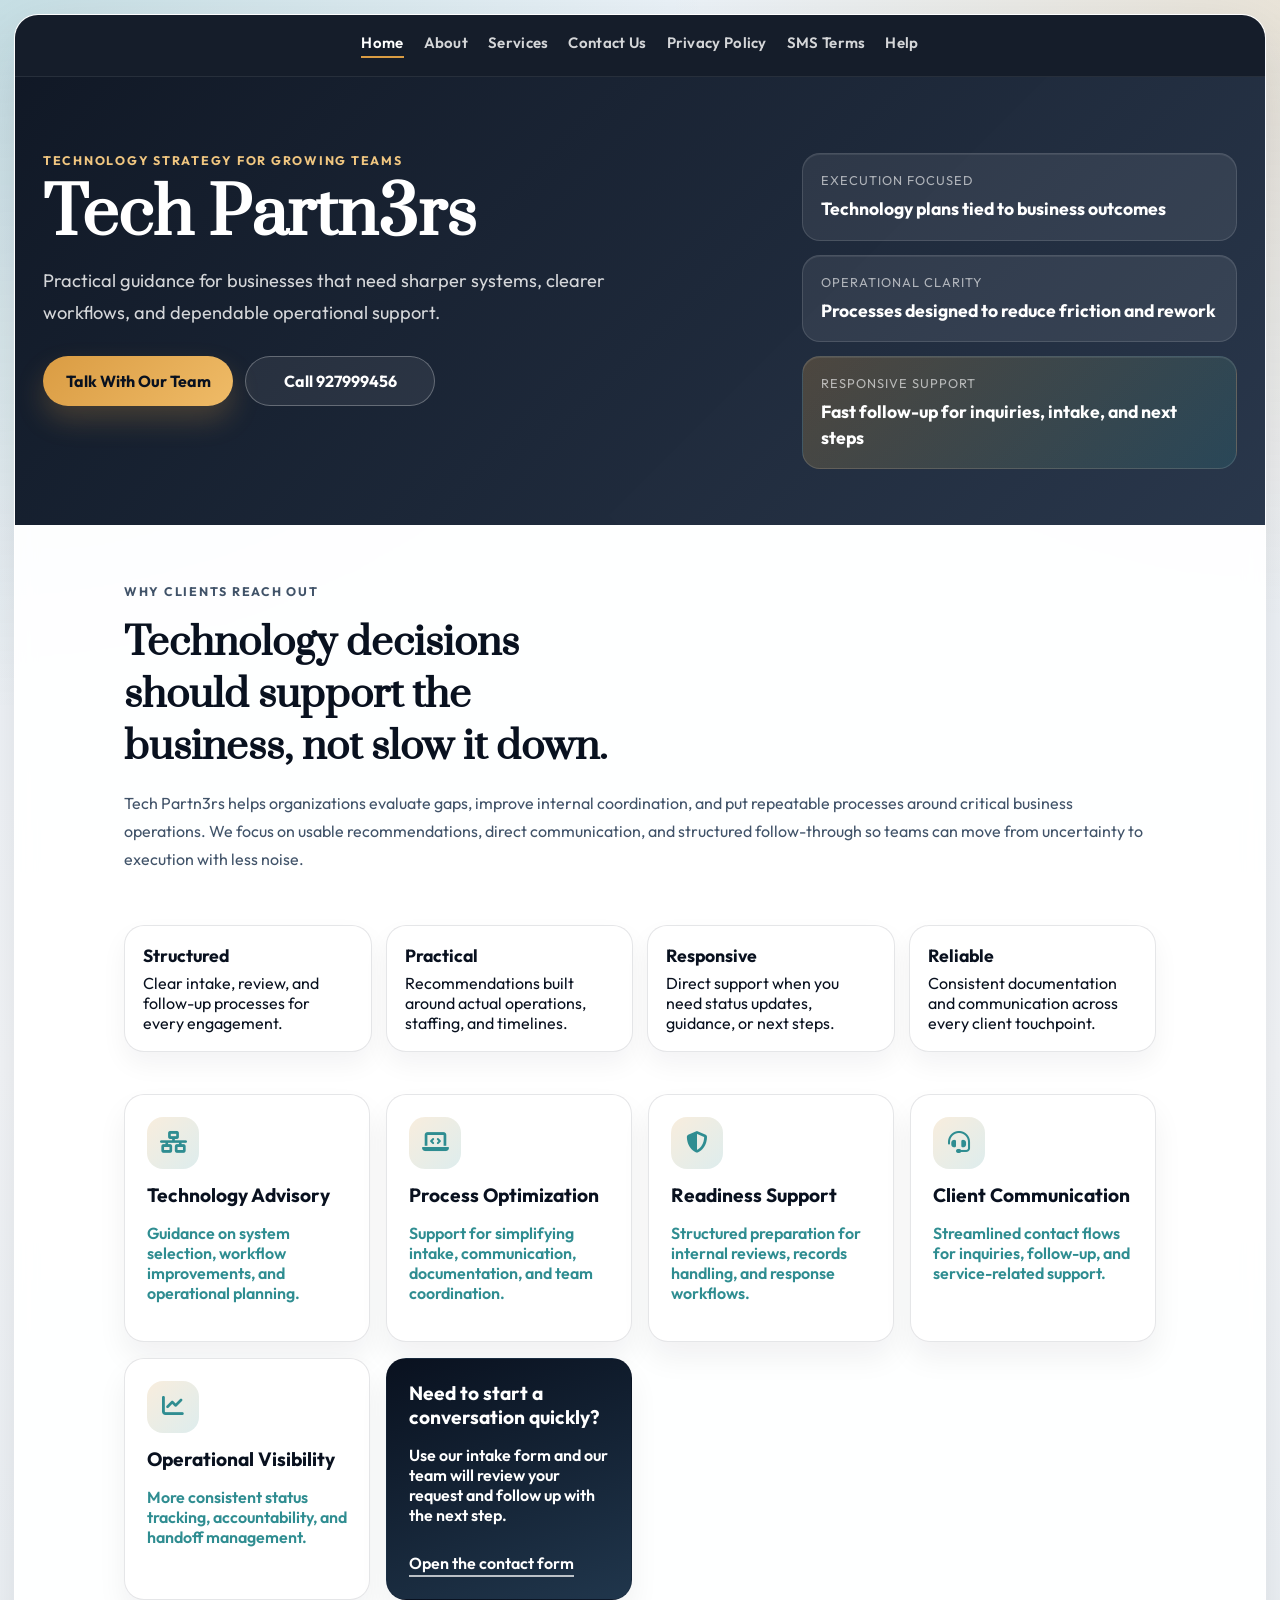
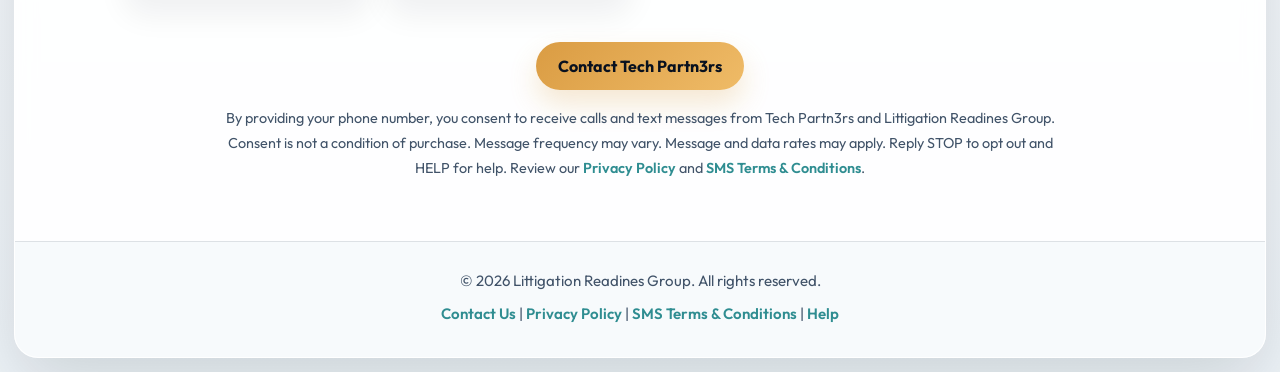
==== index.html @ 29b22ddc "Add files via upload" ====
<!DOCTYPE html>
<html lang="en">
<head>
  <meta charset="UTF-8" />
  <meta name="viewport" content="width=device-width, initial-scale=1.0" />
  <title>Tech Partn3rs | Technology Advisory & Operational Support</title>
  <meta name="description" content="Tech Partn3rs helps businesses strengthen operations, streamline technology decisions, and improve readiness with practical advisory support." />
  <link rel="preconnect" href="https://fonts.googleapis.com">
  <link rel="preconnect" href="https://fonts.gstatic.com" crossorigin>
  <link rel="stylesheet" href="https://cdnjs.cloudflare.com/ajax/libs/font-awesome/6.4.0/css/all.min.css">
  <link rel="stylesheet" href="styles.css">
</head>
<body>
  <div class="page-wrapper">
    <nav>
      <a href="index.html" class="active">Home</a>
      <a href="#about">About</a>
      <a href="#services">Services</a>
      <a href="contact-us.html">Contact Us</a>
      <a href="privacy-policy.html">Privacy Policy</a>
      <a href="sms-terms.html">SMS Terms</a>
      <a href="help.html">Help</a>
    </nav>

    <main>
      <section class="hero">
        <div class="hero-copy">
          <p class="eyebrow">Technology Strategy For Growing Teams</p>
          <h1>Tech Partn3rs</h1>
          <p class="hero-text">Practical guidance for businesses that need sharper systems, clearer workflows, and dependable operational support.</p>
          <div class="hero-actions">
            <a class="primary-btn" href="contact-us.html">Talk With Our Team</a>
            <a class="secondary-btn" href="tel:927999456">Call 927999456</a>
          </div>
        </div>
        <div class="hero-panel" aria-label="Company highlights">
          <div class="panel-card">
            <span>Execution focused</span>
            <strong>Technology plans tied to business outcomes</strong>
          </div>
          <div class="panel-card">
            <span>Operational clarity</span>
            <strong>Processes designed to reduce friction and rework</strong>
          </div>
          <div class="panel-card accent">
            <span>Responsive support</span>
            <strong>Fast follow-up for inquiries, intake, and next steps</strong>
          </div>
        </div>
      </section>

      <section id="about" class="story-section">
        <div>
          <p class="section-kicker">Why clients reach out</p>
          <h2>Technology decisions should support the business, not slow it down.</h2>
        </div>
        <p>
          Tech Partn3rs helps organizations evaluate gaps, improve internal coordination, and put repeatable processes around
          critical business operations. We focus on usable recommendations, direct communication, and structured follow-through
          so teams can move from uncertainty to execution with less noise.
        </p>
      </section>

      <section class="metrics-strip" aria-label="Company values">
        <article>
          <strong>Structured</strong>
          <span>Clear intake, review, and follow-up processes for every engagement.</span>
        </article>
        <article>
          <strong>Practical</strong>
          <span>Recommendations built around actual operations, staffing, and timelines.</span>
        </article>
        <article>
          <strong>Responsive</strong>
          <span>Direct support when you need status updates, guidance, or next steps.</span>
        </article>
        <article>
          <strong>Reliable</strong>
          <span>Consistent documentation and communication across every client touchpoint.</span>
        </article>
      </section>

      <section id="services" class="services-section">
        <article class="service-card">
          <div class="icon-wrapper"><i class="fas fa-network-wired"></i></div>
          <h3>Technology Advisory</h3>
          <p>Guidance on system selection, workflow improvements, and operational planning.</p>
        </article>
        <article class="service-card">
          <div class="icon-wrapper"><i class="fas fa-laptop-code"></i></div>
          <h3>Process Optimization</h3>
          <p>Support for simplifying intake, communication, documentation, and team coordination.</p>
        </article>
        <article class="service-card">
          <div class="icon-wrapper"><i class="fas fa-shield-halved"></i></div>
          <h3>Readiness Support</h3>
          <p>Structured preparation for internal reviews, records handling, and response workflows.</p>
        </article>
        <article class="service-card">
          <div class="icon-wrapper"><i class="fas fa-headset"></i></div>
          <h3>Client Communication</h3>
          <p>Streamlined contact flows for inquiries, follow-up, and service-related support.</p>
        </article>
        <article class="service-card">
          <div class="icon-wrapper"><i class="fas fa-chart-line"></i></div>
          <h3>Operational Visibility</h3>
          <p>More consistent status tracking, accountability, and handoff management.</p>
        </article>
        <article class="service-card feature-card">
          <h3>Need to start a conversation quickly?</h3>
          <p>Use our intake form and our team will review your request and follow up with the next step.</p>
          <a href="contact-us.html">Open the contact form</a>
        </article>
      </section>

      <section class="cta-band">
        <a class="primary-btn" href="contact-us.html">Contact Tech Partn3rs</a>
        <p class="quote-note">
          By providing your phone number, you consent to receive calls and text messages from Tech Partn3rs and
          Littigation Readines Group. Consent is not a condition of purchase. Message frequency may vary.
          Message and data rates may apply. Reply STOP to opt out and HELP for help. Review our
          <a href="privacy-policy.html">Privacy Policy</a> and
          <a href="sms-terms.html">SMS Terms &amp; Conditions</a>.
        </p>
      </section>
    </main>

    <footer>
      <p>© <span id="year"></span> Littigation Readines Group. All rights reserved.</p>
      <p>
        <a href="contact-us.html">Contact Us</a> |
        <a href="privacy-policy.html">Privacy Policy</a> |
        <a href="sms-terms.html">SMS Terms &amp; Conditions</a> |
        <a href="help.html">Help</a>
      </p>
    </footer>
  </div>

  <script>
    document.getElementById('year').textContent = new Date().getFullYear();
  </script>
</body>
</html>
---- styles.css ----
@import url('https://fonts.googleapis.com/css2?family=Outfit:wght@400;500;600;700;800&family=Prata&display=swap');

:root {
  --midnight: #09111f;
  --ink: #17263c;
  --slate: #415369;
  --mist: #e9eff6;
  --cloud: #f6f9fc;
  --white: #ffffff;
  --amber: #da9c43;
  --teal: #2f8d91;
  --line: rgba(9, 17, 31, 0.1);
  --shadow: 0 26px 70px rgba(9, 17, 31, 0.14);
}

* {
  box-sizing: border-box;
}

html,
body {
  margin: 0;
  padding: 0;
  min-height: 100%;
  background:
    radial-gradient(circle at top left, rgba(47, 141, 145, 0.2), transparent 30%),
    radial-gradient(circle at right top, rgba(218, 156, 67, 0.18), transparent 26%),
    linear-gradient(180deg, #edf4fa 0%, #f9fbfd 54%, #eef4f8 100%);
  color: var(--midnight);
  font-family: 'Outfit', 'Segoe UI', sans-serif;
}

.page-wrapper {
  min-height: 100vh;
  margin: 14px;
  background: rgba(255, 255, 255, 0.9);
  backdrop-filter: blur(10px);
  border: 1px solid rgba(255, 255, 255, 0.65);
  border-radius: 24px;
  overflow: hidden;
  box-shadow: var(--shadow);
}

nav {
  display: flex;
  flex-wrap: wrap;
  justify-content: center;
  gap: 14px 20px;
  padding: 18px 24px;
  background: rgba(9, 17, 31, 0.95);
  border-bottom: 1px solid rgba(255, 255, 255, 0.08);
}

nav a {
  color: rgba(255, 255, 255, 0.82);
  text-decoration: none;
  font-size: 0.94rem;
  font-weight: 600;
  letter-spacing: 0.02em;
  padding-bottom: 4px;
  border-bottom: 2px solid transparent;
  transition: color 0.2s ease, border-color 0.2s ease;
}

nav a:hover,
nav a.active {
  color: var(--white);
  border-bottom-color: var(--amber);
}

.hero {
  display: grid;
  grid-template-columns: minmax(0, 1.35fr) minmax(280px, 0.8fr);
  gap: 24px;
  padding: 76px 28px 56px;
  background:
    linear-gradient(135deg, rgba(9, 17, 31, 0.97), rgba(23, 38, 60, 0.92)),
    linear-gradient(45deg, rgba(47, 141, 145, 0.18), transparent 40%);
  color: var(--white);
}

.hero-copy {
  max-width: 760px;
}

.eyebrow,
.section-kicker {
  margin: 0 0 14px;
  text-transform: uppercase;
  letter-spacing: 0.14em;
  font-size: 0.78rem;
  font-weight: 700;
  color: #f0c680;
}

.hero h1,
.quote-header h1,
.story-section h1,
.story-section h2 {
  margin: 0;
  font-family: 'Prata', Georgia, serif;
}

.hero h1 {
  font-size: clamp(2.6rem, 5vw, 4.4rem);
  line-height: 1.02;
  max-width: 10ch;
}

.hero-text {
  margin: 18px 0 0;
  max-width: 39rem;
  line-height: 1.72;
  color: rgba(255, 255, 255, 0.82);
  font-size: clamp(1rem, 2vw, 1.14rem);
}

.hero-actions {
  display: flex;
  flex-wrap: wrap;
  gap: 12px;
  margin-top: 28px;
}

.primary-btn,
.secondary-btn {
  display: inline-flex;
  align-items: center;
  justify-content: center;
  min-width: 190px;
  padding: 14px 22px;
  border-radius: 999px;
  text-decoration: none;
  font-weight: 700;
  transition: transform 0.2s ease, box-shadow 0.2s ease, background 0.2s ease;
}

.primary-btn {
  background: linear-gradient(135deg, var(--amber), #efbb67);
  color: var(--midnight);
  box-shadow: 0 14px 28px rgba(218, 156, 67, 0.24);
}

.secondary-btn {
  color: var(--white);
  border: 1px solid rgba(255, 255, 255, 0.28);
  background: rgba(255, 255, 255, 0.07);
}

.primary-btn:hover,
.secondary-btn:hover,
.service-card:hover,
.panel-card:hover {
  transform: translateY(-2px);
}

.hero-panel {
  display: grid;
  gap: 14px;
  align-self: end;
}

.panel-card {
  padding: 18px;
  border-radius: 18px;
  background: rgba(255, 255, 255, 0.08);
  border: 1px solid rgba(255, 255, 255, 0.12);
  box-shadow: inset 0 1px 0 rgba(255, 255, 255, 0.08);
}

.panel-card span {
  display: block;
  font-size: 0.8rem;
  letter-spacing: 0.08em;
  text-transform: uppercase;
  color: rgba(255, 255, 255, 0.62);
}

.panel-card strong {
  display: block;
  margin-top: 8px;
  font-size: 1.1rem;
  line-height: 1.45;
}

.panel-card.accent {
  background: linear-gradient(135deg, rgba(218, 156, 67, 0.24), rgba(47, 141, 145, 0.2));
}

.story-section {
  max-width: 1080px;
  margin: 0 auto;
  padding: 56px 24px 28px;
}

.story-section h2 {
  margin-top: 8px;
  font-size: clamp(1.8rem, 3vw, 2.7rem);
  max-width: 18ch;
}

.story-section p,
.story-section li,
.quote-subtext,
.quote-help,
.quote-note,
.compliance-note,
footer {
  color: var(--slate);
  line-height: 1.75;
}

.metrics-strip {
  max-width: 1080px;
  margin: 0 auto;
  padding: 8px 24px 24px;
  display: grid;
  grid-template-columns: repeat(auto-fit, minmax(200px, 1fr));
  gap: 14px;
}

.metrics-strip article,
.service-card,
.form-embed,
.quote-header {
  border: 1px solid var(--line);
  border-radius: 20px;
  background: var(--white);
}

.metrics-strip article {
  padding: 18px;
  box-shadow: 0 12px 26px rgba(9, 17, 31, 0.05);
}

.metrics-strip strong {
  display: block;
  margin-bottom: 6px;
  color: var(--midnight);
  font-size: 1.1rem;
}

.services-section {
  max-width: 1080px;
  margin: 0 auto;
  padding: 18px 24px 34px;
  display: grid;
  grid-template-columns: repeat(auto-fit, minmax(240px, 1fr));
  gap: 16px;
}

.service-card {
  padding: 22px;
  box-shadow: 0 16px 30px rgba(9, 17, 31, 0.06);
  transition: transform 0.2s ease, box-shadow 0.2s ease;
}

.service-card:hover,
.feature-card:hover {
  box-shadow: 0 22px 40px rgba(9, 17, 31, 0.1);
}

.icon-wrapper {
  width: 52px;
  height: 52px;
  display: inline-flex;
  align-items: center;
  justify-content: center;
  border-radius: 16px;
  margin-bottom: 14px;
  background: linear-gradient(135deg, rgba(218, 156, 67, 0.18), rgba(47, 141, 145, 0.16));
  color: var(--teal);
  font-size: 1.35rem;
}

.service-card h3 {
  margin: 0 0 8px;
  font-size: 1.2rem;
}

.service-card p,
.feature-card a,
.quote-note a,
.quote-help a,
.story-section a,
footer a,
.legal-actions a {
  color: var(--teal);
  text-decoration: none;
  font-weight: 600;
}

.feature-card {
  background: linear-gradient(160deg, var(--midnight), #20364c);
  color: var(--white);
}

.feature-card h3,
.feature-card p,
.feature-card a {
  color: var(--white);
}

.feature-card a {
  display: inline-block;
  margin-top: 12px;
  padding-bottom: 2px;
  border-bottom: 2px solid rgba(255, 255, 255, 0.7);
}

.cta-band {
  max-width: 880px;
  margin: 0 auto;
  padding: 8px 24px 60px;
  text-align: center;
}

.quote-note {
  margin: 16px auto 0;
  font-size: 0.9rem;
}

.quote-header {
  max-width: 980px;
  margin: 36px auto 0;
  padding: 34px 24px;
  text-align: center;
}

.quote-header h1 {
  font-size: clamp(2rem, 4vw, 3rem);
}

.quote-header p {
  margin: 12px auto 0;
  max-width: 42rem;
  color: var(--slate);
}

.quote-embed-section {
  max-width: 980px;
  margin: 0 auto;
  padding: 24px 24px 60px;
  text-align: center;
}

.form-embed {
  width: 100%;
  overflow: hidden;
}

.form-embed.centered {
  margin: 0 auto;
}

.form-embed iframe {
  display: block;
  width: 100%;
  min-width: 100%;
  height: 1180px;
  border: 0;
  background: var(--white);
}

.quote-help {
  margin: 18px 0 0;
}

.compliance-note {
  margin-top: 12px;
  font-size: 0.82rem;
}

.legal-page {
  padding-top: 42px;
  padding-bottom: 54px;
}

.legal-page h1 {
  margin-bottom: 10px;
  font-size: clamp(2rem, 4vw, 3rem);
}

.legal-page h2 {
  margin-top: 30px;
  font-size: 1.4rem;
}

.legal-page ul {
  padding-left: 20px;
}

.legal-actions {
  display: flex;
  gap: 18px;
  flex-wrap: wrap;
  margin-top: 32px;
}

footer {
  padding: 20px 24px 24px;
  text-align: center;
  border-top: 1px solid var(--line);
  background: rgba(246, 249, 252, 0.82);
  font-size: 0.94rem;
}

footer p {
  margin: 6px 0;
}

@media (max-width: 820px) {
  .page-wrapper {
    margin: 8px;
    border-radius: 16px;
  }

  .hero {
    grid-template-columns: 1fr;
    padding: 60px 20px 40px;
  }

  .story-section,
  .metrics-strip,
  .services-section,
  .quote-embed-section,
  .cta-band {
    padding-left: 18px;
    padding-right: 18px;
  }

  .quote-header {
    margin: 24px 18px 0;
  }

  .form-embed iframe {
    height: 1380px;
  }

  .legal-actions {
    flex-direction: column;
    gap: 10px;
  }
}
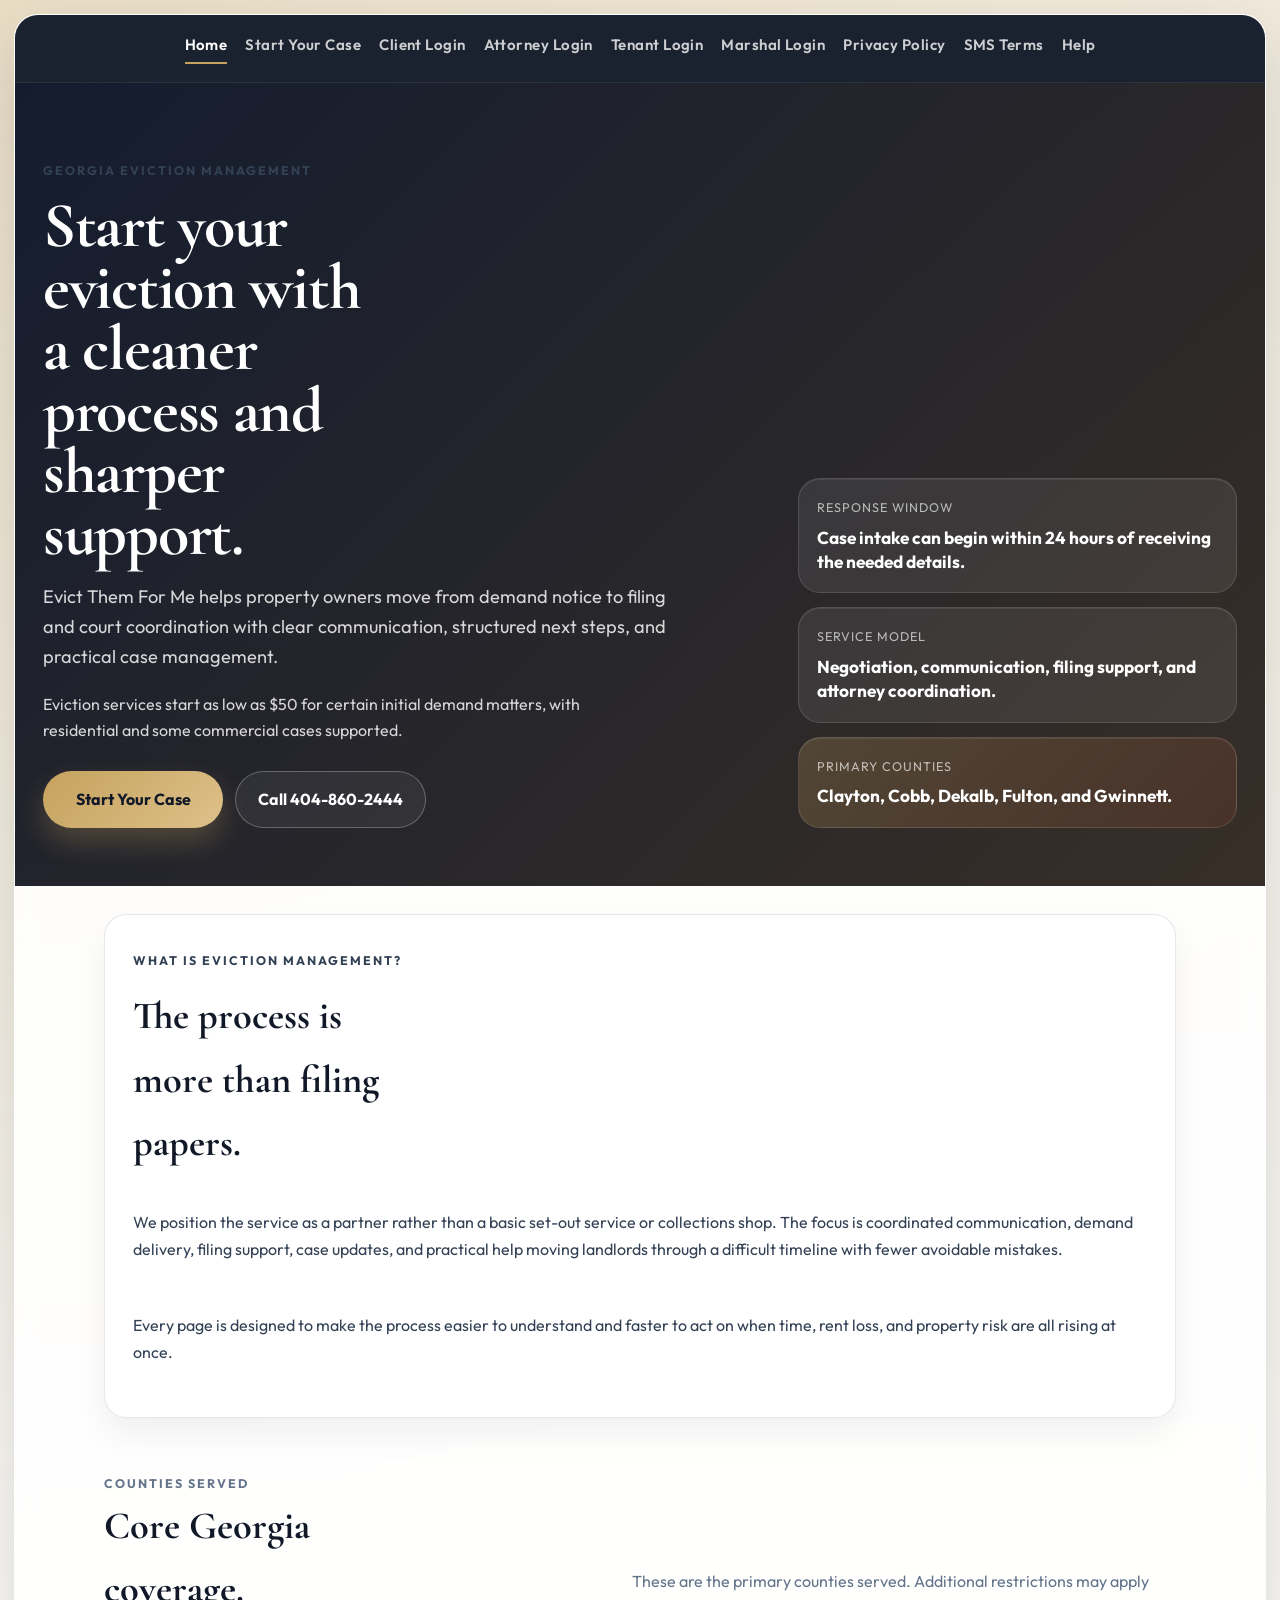
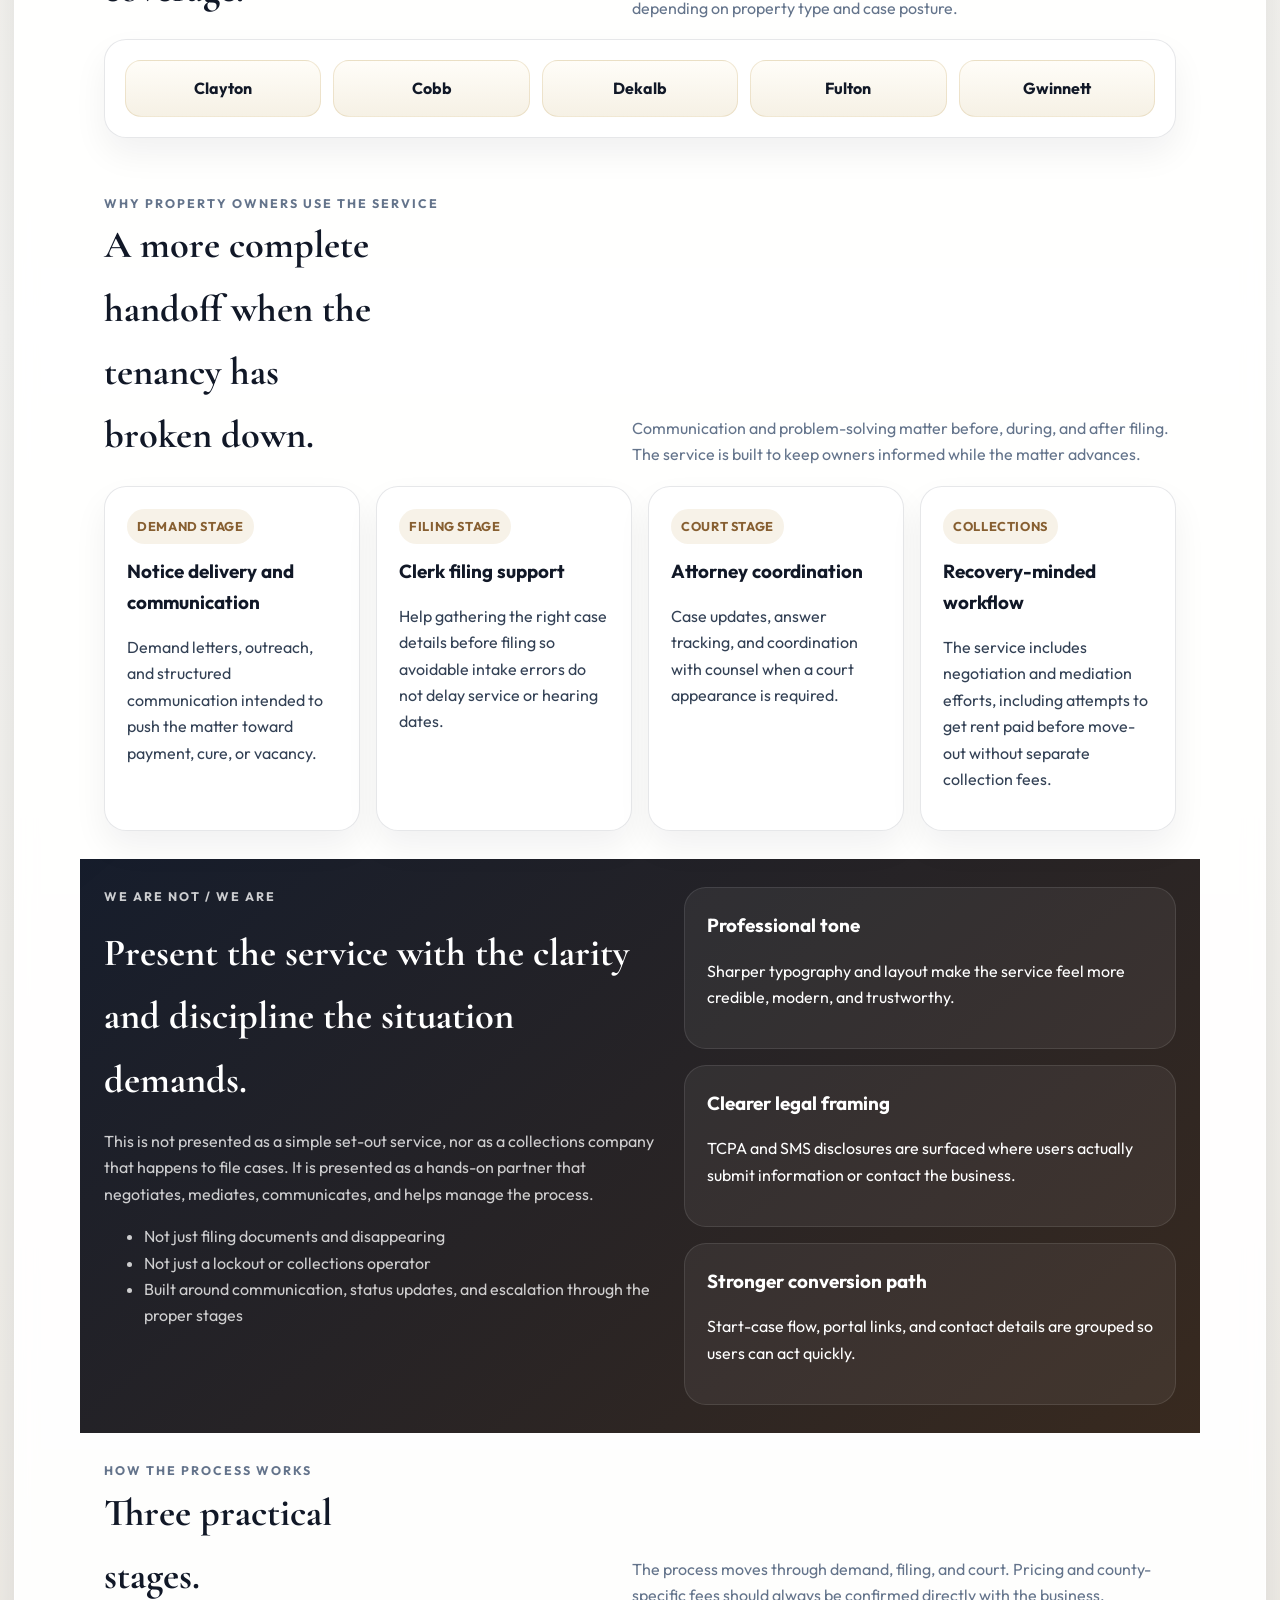
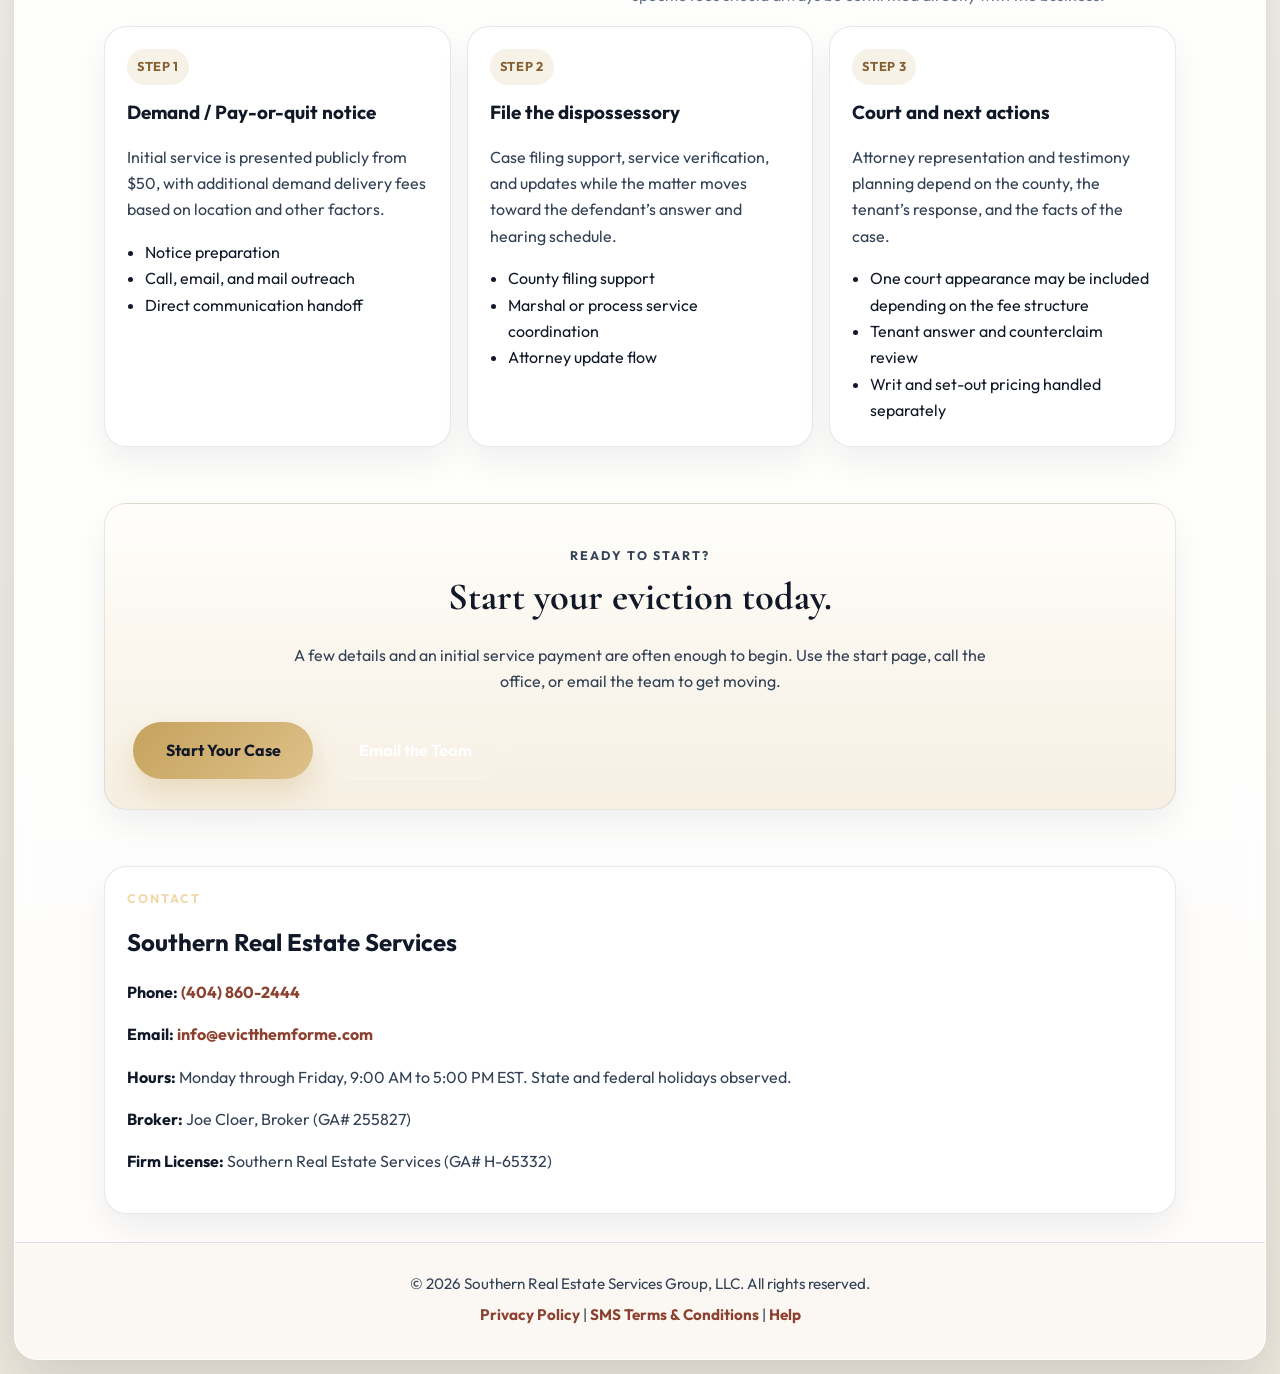
==== commit 1b76169d: "Add files via upload" ====
--- a/index.html
+++ b/index.html
@@ -3,20 +3,19 @@
 <head>
   <meta charset="UTF-8" />
   <meta name="viewport" content="width=device-width, initial-scale=1.0" />
-  <title>Tech Partn3rs | Technology Advisory & Operational Support</title>
-  <meta name="description" content="Tech Partn3rs helps businesses strengthen operations, streamline technology decisions, and improve readiness with practical advisory support." />
-  <link rel="preconnect" href="https://fonts.googleapis.com">
-  <link rel="preconnect" href="https://fonts.gstatic.com" crossorigin>
-  <link rel="stylesheet" href="https://cdnjs.cloudflare.com/ajax/libs/font-awesome/6.4.0/css/all.min.css">
-  <link rel="stylesheet" href="styles.css">
+  <title>Evict Them For Me | Georgia Eviction Management</title>
+  <meta name="description" content="Evict Them For Me helps Georgia property owners start residential and commercial eviction matters with structured support, communication, and case management." />
+  <link rel="stylesheet" href="styles.css" />
 </head>
 <body>
-  <div class="page-wrapper">
+  <div class="page-shell">
     <nav>
       <a href="index.html" class="active">Home</a>
-      <a href="#about">About</a>
-      <a href="#services">Services</a>
-      <a href="contact-us.html">Contact Us</a>
+      <a href="quote.html">Start Your Case</a>
+      <a href="https://www.evictthemforme.com/etfm-eviction-case-portal.html" target="_blank" rel="noopener">Client Login</a>
+      <a href="https://www.evictthemforme.com/attorney-login.html" target="_blank" rel="noopener">Attorney Login</a>
+      <a href="https://www.evictthemforme.com/tenant-login.html" target="_blank" rel="noopener">Tenant Login</a>
+      <a href="https://www.evictthemforme.com/etfm-marshal-login.html" target="_blank" rel="noopener">Marshal Login</a>
       <a href="privacy-policy.html">Privacy Policy</a>
       <a href="sms-terms.html">SMS Terms</a>
       <a href="help.html">Help</a>
@@ -25,110 +24,215 @@
     <main>
       <section class="hero">
         <div class="hero-copy">
-          <p class="eyebrow">Technology Strategy For Growing Teams</p>
-          <h1>Tech Partn3rs</h1>
-          <p class="hero-text">Practical guidance for businesses that need sharper systems, clearer workflows, and dependable operational support.</p>
+          <p class="eyebrow">Georgia Eviction Management</p>
+          <h1>Start your eviction with a cleaner process and sharper support.</h1>
+          <p class="hero-summary">
+            Evict Them For Me helps property owners move from demand notice to filing and court coordination with clear communication,
+            structured next steps, and practical case management.
+          </p>
+          <p class="hero-note">
+            Eviction services start as low as $50 for certain initial demand matters, with residential and some commercial cases supported.
+          </p>
           <div class="hero-actions">
-            <a class="primary-btn" href="contact-us.html">Talk With Our Team</a>
-            <a class="secondary-btn" href="tel:927999456">Call 927999456</a>
-          </div>
-        </div>
-        <div class="hero-panel" aria-label="Company highlights">
-          <div class="panel-card">
-            <span>Execution focused</span>
-            <strong>Technology plans tied to business outcomes</strong>
-          </div>
-          <div class="panel-card">
-            <span>Operational clarity</span>
-            <strong>Processes designed to reduce friction and rework</strong>
-          </div>
-          <div class="panel-card accent">
-            <span>Responsive support</span>
-            <strong>Fast follow-up for inquiries, intake, and next steps</strong>
-          </div>
-        </div>
-      </section>
-
-      <section id="about" class="story-section">
-        <div>
-          <p class="section-kicker">Why clients reach out</p>
-          <h2>Technology decisions should support the business, not slow it down.</h2>
-        </div>
-        <p>
-          Tech Partn3rs helps organizations evaluate gaps, improve internal coordination, and put repeatable processes around
-          critical business operations. We focus on usable recommendations, direct communication, and structured follow-through
-          so teams can move from uncertainty to execution with less noise.
-        </p>
-      </section>
-
-      <section class="metrics-strip" aria-label="Company values">
-        <article>
-          <strong>Structured</strong>
-          <span>Clear intake, review, and follow-up processes for every engagement.</span>
-        </article>
-        <article>
-          <strong>Practical</strong>
-          <span>Recommendations built around actual operations, staffing, and timelines.</span>
-        </article>
-        <article>
-          <strong>Responsive</strong>
-          <span>Direct support when you need status updates, guidance, or next steps.</span>
-        </article>
-        <article>
-          <strong>Reliable</strong>
-          <span>Consistent documentation and communication across every client touchpoint.</span>
-        </article>
-      </section>
-
-      <section id="services" class="services-section">
-        <article class="service-card">
-          <div class="icon-wrapper"><i class="fas fa-network-wired"></i></div>
-          <h3>Technology Advisory</h3>
-          <p>Guidance on system selection, workflow improvements, and operational planning.</p>
-        </article>
-        <article class="service-card">
-          <div class="icon-wrapper"><i class="fas fa-laptop-code"></i></div>
-          <h3>Process Optimization</h3>
-          <p>Support for simplifying intake, communication, documentation, and team coordination.</p>
-        </article>
-        <article class="service-card">
-          <div class="icon-wrapper"><i class="fas fa-shield-halved"></i></div>
-          <h3>Readiness Support</h3>
-          <p>Structured preparation for internal reviews, records handling, and response workflows.</p>
-        </article>
-        <article class="service-card">
-          <div class="icon-wrapper"><i class="fas fa-headset"></i></div>
-          <h3>Client Communication</h3>
-          <p>Streamlined contact flows for inquiries, follow-up, and service-related support.</p>
-        </article>
-        <article class="service-card">
-          <div class="icon-wrapper"><i class="fas fa-chart-line"></i></div>
-          <h3>Operational Visibility</h3>
-          <p>More consistent status tracking, accountability, and handoff management.</p>
-        </article>
-        <article class="service-card feature-card">
-          <h3>Need to start a conversation quickly?</h3>
-          <p>Use our intake form and our team will review your request and follow up with the next step.</p>
-          <a href="contact-us.html">Open the contact form</a>
-        </article>
-      </section>
-
-      <section class="cta-band">
-        <a class="primary-btn" href="contact-us.html">Contact Tech Partn3rs</a>
-        <p class="quote-note">
-          By providing your phone number, you consent to receive calls and text messages from Tech Partn3rs and
-          Littigation Readines Group. Consent is not a condition of purchase. Message frequency may vary.
-          Message and data rates may apply. Reply STOP to opt out and HELP for help. Review our
-          <a href="privacy-policy.html">Privacy Policy</a> and
-          <a href="sms-terms.html">SMS Terms &amp; Conditions</a>.
-        </p>
+            <a class="primary-btn" href="quote.html">Start Your Case</a>
+            <a class="secondary-btn" href="tel:+14048602444">Call 404-860-2444</a>
+          </div>
+        </div>
+
+        <div class="hero-panel" aria-label="Business highlights">
+          <div class="card">
+            <span>Response window</span>
+            <strong>Case intake can begin within 24 hours of receiving the needed details.</strong>
+          </div>
+          <div class="card">
+            <span>Service model</span>
+            <strong>Negotiation, communication, filing support, and attorney coordination.</strong>
+          </div>
+          <div class="card accent">
+            <span>Primary counties</span>
+            <strong>Clayton, Cobb, Dekalb, Fulton, and Gwinnett.</strong>
+          </div>
+        </div>
+      </section>
+
+      <section class="section">
+        <div class="story">
+          <div>
+            <p class="section-kicker">What Is Eviction Management?</p>
+            <h2>The process is more than filing papers.</h2>
+          </div>
+          <p>
+            We position the service as a partner rather than a basic set-out service or collections shop.
+            The focus is coordinated communication, demand delivery, filing support, case updates, and practical help moving landlords
+            through a difficult timeline with fewer avoidable mistakes.
+          </p>
+          <p>
+            Every page is designed to make the process easier to understand and faster to act on when time, rent loss, and property risk are all rising at once.
+          </p>
+        </div>
+      </section>
+
+      <section class="section">
+        <div class="section-heading">
+          <div>
+            <p class="section-kicker">Counties Served</p>
+            <h2>Core Georgia coverage.</h2>
+          </div>
+          <p>
+            These are the primary counties served. Additional restrictions may apply depending on property type and case posture.
+          </p>
+        </div>
+        <div class="county-strip" aria-label="Counties served">
+          <div>Clayton</div>
+          <div>Cobb</div>
+          <div>Dekalb</div>
+          <div>Fulton</div>
+          <div>Gwinnett</div>
+        </div>
+      </section>
+
+      <section class="section">
+        <div class="section-heading">
+          <div>
+            <p class="section-kicker">Why Property Owners Use The Service</p>
+            <h2>A more complete handoff when the tenancy has broken down.</h2>
+          </div>
+          <p>
+            Communication and problem-solving matter before, during, and after filing. The service is built to keep owners informed while the matter advances.
+          </p>
+        </div>
+        <div class="services-grid">
+          <article class="service-card">
+            <span class="badge">Demand Stage</span>
+            <h3>Notice delivery and communication</h3>
+            <p>Demand letters, outreach, and structured communication intended to push the matter toward payment, cure, or vacancy.</p>
+          </article>
+          <article class="service-card">
+            <span class="badge">Filing Stage</span>
+            <h3>Clerk filing support</h3>
+            <p>Help gathering the right case details before filing so avoidable intake errors do not delay service or hearing dates.</p>
+          </article>
+          <article class="service-card">
+            <span class="badge">Court Stage</span>
+            <h3>Attorney coordination</h3>
+            <p>Case updates, answer tracking, and coordination with counsel when a court appearance is required.</p>
+          </article>
+          <article class="service-card">
+            <span class="badge">Collections</span>
+            <h3>Recovery-minded workflow</h3>
+            <p>The service includes negotiation and mediation efforts, including attempts to get rent paid before move-out without separate collection fees.</p>
+          </article>
+        </div>
+      </section>
+
+      <section class="section feature-band">
+        <div class="feature-wrap">
+          <div>
+            <p class="section-kicker">We Are Not / We Are</p>
+            <h2 class="feature-heading">Present the service with the clarity and discipline the situation demands.</h2>
+            <p>
+              This is not presented as a simple set-out service, nor as a collections company that happens to file cases.
+              It is presented as a hands-on partner that negotiates, mediates, communicates, and helps manage the process.
+            </p>
+            <ul>
+              <li>Not just filing documents and disappearing</li>
+              <li>Not just a lockout or collections operator</li>
+              <li>Built around communication, status updates, and escalation through the proper stages</li>
+            </ul>
+          </div>
+          <div class="highlights-grid">
+            <article class="highlight-card">
+              <h3>Professional tone</h3>
+              <p>Sharper typography and layout make the service feel more credible, modern, and trustworthy.</p>
+            </article>
+            <article class="highlight-card">
+              <h3>Clearer legal framing</h3>
+              <p>TCPA and SMS disclosures are surfaced where users actually submit information or contact the business.</p>
+            </article>
+            <article class="highlight-card">
+              <h3>Stronger conversion path</h3>
+              <p>Start-case flow, portal links, and contact details are grouped so users can act quickly.</p>
+            </article>
+          </div>
+        </div>
+      </section>
+
+      <section class="section">
+        <div class="section-heading">
+          <div>
+            <p class="section-kicker">How The Process Works</p>
+            <h2>Three practical stages.</h2>
+          </div>
+          <p>
+            The process moves through demand, filing, and court. Pricing and county-specific fees should always be confirmed directly with the business.
+          </p>
+        </div>
+        <div class="timeline-grid">
+          <article class="timeline-card">
+            <span class="badge">Step 1</span>
+            <h3>Demand / Pay-or-quit notice</h3>
+            <p>Initial service is presented publicly from $50, with additional demand delivery fees based on location and other factors.</p>
+            <ul>
+              <li>Notice preparation</li>
+              <li>Call, email, and mail outreach</li>
+              <li>Direct communication handoff</li>
+            </ul>
+          </article>
+          <article class="timeline-card">
+            <span class="badge">Step 2</span>
+            <h3>File the dispossessory</h3>
+            <p>Case filing support, service verification, and updates while the matter moves toward the defendant’s answer and hearing schedule.</p>
+            <ul>
+              <li>County filing support</li>
+              <li>Marshal or process service coordination</li>
+              <li>Attorney update flow</li>
+            </ul>
+          </article>
+          <article class="timeline-card">
+            <span class="badge">Step 3</span>
+            <h3>Court and next actions</h3>
+            <p>Attorney representation and testimony planning depend on the county, the tenant’s response, and the facts of the case.</p>
+            <ul>
+              <li>One court appearance may be included depending on the fee structure</li>
+              <li>Tenant answer and counterclaim review</li>
+              <li>Writ and set-out pricing handled separately</li>
+            </ul>
+          </article>
+        </div>
+      </section>
+
+      <section class="section">
+        <div class="cta-panel">
+          <p class="section-kicker">Ready To Start?</p>
+          <h2>Start your eviction today.</h2>
+          <p>
+            A few details and an initial service payment are often enough to begin. Use the start page, call the office, or email the team to get moving.
+          </p>
+          <div class="button-row">
+            <a class="primary-btn" href="quote.html">Start Your Case</a>
+            <a class="secondary-btn" href="mailto:info@evictthemforme.com">Email the Team</a>
+          </div>
+        </div>
+      </section>
+
+      <section class="section">
+        <div class="contact-panel">
+          <p class="section-kicker">Contact</p>
+          <h2>Southern Real Estate Services</h2>
+          <div class="contact-list">
+            <p><strong>Phone:</strong> <a href="tel:+14048602444">(404) 860-2444</a></p>
+            <p><strong>Email:</strong> <a href="mailto:info@evictthemforme.com">info@evictthemforme.com</a></p>
+            <p><strong>Hours:</strong> Monday through Friday, 9:00 AM to 5:00 PM EST. State and federal holidays observed.</p>
+            <p><strong>Broker:</strong> Joe Cloer, Broker (GA# 255827)</p>
+            <p><strong>Firm License:</strong> Southern Real Estate Services (GA# H-65332)</p>
+          </div>
+        </div>
       </section>
     </main>
 
     <footer>
-      <p>© <span id="year"></span> Littigation Readines Group. All rights reserved.</p>
+      <p>© <span id="year"></span> Southern Real Estate Services Group, LLC. All rights reserved.</p>
       <p>
-        <a href="contact-us.html">Contact Us</a> |
         <a href="privacy-policy.html">Privacy Policy</a> |
         <a href="sms-terms.html">SMS Terms &amp; Conditions</a> |
         <a href="help.html">Help</a>
--- a/styles.css
+++ b/styles.css
@@ -1,16 +1,18 @@
-@import url('https://fonts.googleapis.com/css2?family=Outfit:wght@400;500;600;700;800&family=Prata&display=swap');
+@import url('https://fonts.googleapis.com/css2?family=Outfit:wght@400;500;600;700;800&family=Cormorant+Garamond:wght@600;700&display=swap');
 
 :root {
-  --midnight: #09111f;
-  --ink: #17263c;
-  --slate: #415369;
-  --mist: #e9eff6;
-  --cloud: #f6f9fc;
+  --ink: #111827;
+  --ink-soft: #334155;
+  --ink-muted: #64748b;
+  --paper: #f5f1e8;
+  --paper-bright: #fcfbf7;
   --white: #ffffff;
-  --amber: #da9c43;
-  --teal: #2f8d91;
-  --line: rgba(9, 17, 31, 0.1);
-  --shadow: 0 26px 70px rgba(9, 17, 31, 0.14);
+  --gold: #c5a25d;
+  --gold-deep: #9c7b3f;
+  --bronze: #875f31;
+  --redwood: #8d4130;
+  --line: rgba(17, 24, 39, 0.1);
+  --shadow: 0 24px 60px rgba(15, 23, 42, 0.14);
 }
 
 * {
@@ -22,100 +24,130 @@
   margin: 0;
   padding: 0;
   min-height: 100%;
+  color: var(--ink);
+  font-family: 'Outfit', 'Segoe UI', sans-serif;
   background:
-    radial-gradient(circle at top left, rgba(47, 141, 145, 0.2), transparent 30%),
-    radial-gradient(circle at right top, rgba(218, 156, 67, 0.18), transparent 26%),
-    linear-gradient(180deg, #edf4fa 0%, #f9fbfd 54%, #eef4f8 100%);
-  color: var(--midnight);
-  font-family: 'Outfit', 'Segoe UI', sans-serif;
-}
-
-.page-wrapper {
+    radial-gradient(circle at top left, rgba(197, 162, 93, 0.2), transparent 32%),
+    linear-gradient(180deg, #f2ece0 0%, #fbfaf7 42%, #efe9de 100%);
+}
+
+body {
+  line-height: 1.65;
+}
+
+.page-shell {
   min-height: 100vh;
   margin: 14px;
-  background: rgba(255, 255, 255, 0.9);
-  backdrop-filter: blur(10px);
-  border: 1px solid rgba(255, 255, 255, 0.65);
   border-radius: 24px;
   overflow: hidden;
+  background: rgba(255, 255, 255, 0.9);
+  border: 1px solid rgba(255, 255, 255, 0.7);
+  backdrop-filter: blur(10px);
   box-shadow: var(--shadow);
 }
 
 nav {
   display: flex;
   flex-wrap: wrap;
+  align-items: center;
   justify-content: center;
-  gap: 14px 20px;
+  gap: 12px 18px;
   padding: 18px 24px;
-  background: rgba(9, 17, 31, 0.95);
+  background: rgba(17, 24, 39, 0.96);
   border-bottom: 1px solid rgba(255, 255, 255, 0.08);
 }
 
 nav a {
-  color: rgba(255, 255, 255, 0.82);
+  color: rgba(255, 255, 255, 0.78);
   text-decoration: none;
   font-size: 0.94rem;
   font-weight: 600;
-  letter-spacing: 0.02em;
+  letter-spacing: 0.03em;
+  border-bottom: 2px solid transparent;
   padding-bottom: 4px;
-  border-bottom: 2px solid transparent;
   transition: color 0.2s ease, border-color 0.2s ease;
 }
 
 nav a:hover,
 nav a.active {
   color: var(--white);
-  border-bottom-color: var(--amber);
+  border-bottom-color: var(--gold);
 }
 
 .hero {
   display: grid;
-  grid-template-columns: minmax(0, 1.35fr) minmax(280px, 0.8fr);
+  grid-template-columns: minmax(0, 1.25fr) minmax(290px, 0.75fr);
   gap: 24px;
-  padding: 76px 28px 56px;
+  padding: 78px 28px 58px;
+  color: var(--white);
   background:
-    linear-gradient(135deg, rgba(9, 17, 31, 0.97), rgba(23, 38, 60, 0.92)),
-    linear-gradient(45deg, rgba(47, 141, 145, 0.18), transparent 40%);
-  color: var(--white);
-}
-
-.hero-copy {
-  max-width: 760px;
+    linear-gradient(135deg, rgba(15, 23, 42, 0.98), rgba(43, 34, 26, 0.94)),
+    radial-gradient(circle at top right, rgba(197, 162, 93, 0.22), transparent 32%);
 }
 
 .eyebrow,
 .section-kicker {
   margin: 0 0 14px;
   text-transform: uppercase;
-  letter-spacing: 0.14em;
+  letter-spacing: 0.16em;
   font-size: 0.78rem;
   font-weight: 700;
-  color: #f0c680;
+  color: #efd9aa;
+}
+
+h1,
+h2,
+h3 {
+  margin: 0;
 }
 
 .hero h1,
+.legal-page h1,
 .quote-header h1,
-.story-section h1,
-.story-section h2 {
-  margin: 0;
-  font-family: 'Prata', Georgia, serif;
+.feature-heading {
+  font-family: 'Cormorant Garamond', Georgia, serif;
 }
 
 .hero h1 {
-  font-size: clamp(2.6rem, 5vw, 4.4rem);
-  line-height: 1.02;
-  max-width: 10ch;
-}
-
-.hero-text {
-  margin: 18px 0 0;
-  max-width: 39rem;
-  line-height: 1.72;
+  max-width: 11ch;
+  font-size: clamp(2.8rem, 5vw, 4.7rem);
+  line-height: 0.96;
+  letter-spacing: -0.02em;
+}
+
+.hero-copy p,
+.card p,
+.story p,
+.service-card p,
+.timeline-card p,
+.highlight-card p,
+.quote-subtext,
+.compliance-note,
+.contact-list,
+.legal-page p,
+.legal-page li,
+footer {
+  color: var(--ink-soft);
+}
+
+.hero-copy .hero-summary,
+.hero-copy .hero-note {
   color: rgba(255, 255, 255, 0.82);
+}
+
+.hero-summary {
+  margin-top: 18px;
+  max-width: 40rem;
   font-size: clamp(1rem, 2vw, 1.14rem);
 }
 
-.hero-actions {
+.hero-note {
+  margin: 16px 0 0;
+  max-width: 34rem;
+}
+
+.hero-actions,
+.button-row {
   display: flex;
   flex-wrap: wrap;
   gap: 12px;
@@ -123,11 +155,12 @@
 }
 
 .primary-btn,
-.secondary-btn {
+.secondary-btn,
+.ghost-btn {
   display: inline-flex;
   align-items: center;
   justify-content: center;
-  min-width: 190px;
+  min-width: 180px;
   padding: 14px 22px;
   border-radius: 999px;
   text-decoration: none;
@@ -136,21 +169,26 @@
 }
 
 .primary-btn {
-  background: linear-gradient(135deg, var(--amber), #efbb67);
-  color: var(--midnight);
-  box-shadow: 0 14px 28px rgba(218, 156, 67, 0.24);
-}
-
-.secondary-btn {
+  color: var(--ink);
+  background: linear-gradient(135deg, var(--gold), #dec18a);
+  box-shadow: 0 14px 28px rgba(197, 162, 93, 0.28);
+}
+
+.secondary-btn,
+.ghost-btn {
   color: var(--white);
-  border: 1px solid rgba(255, 255, 255, 0.28);
-  background: rgba(255, 255, 255, 0.07);
+  background: rgba(255, 255, 255, 0.06);
+  border: 1px solid rgba(255, 255, 255, 0.26);
 }
 
 .primary-btn:hover,
 .secondary-btn:hover,
+.ghost-btn:hover,
+.card:hover,
 .service-card:hover,
-.panel-card:hover {
+.timeline-card:hover,
+.highlight-card:hover,
+.link-card:hover {
   transform: translateY(-2px);
 }
 
@@ -160,164 +198,220 @@
   align-self: end;
 }
 
-.panel-card {
+.card,
+.service-card,
+.timeline-card,
+.highlight-card,
+.quote-header,
+.link-card,
+.consent-box,
+.story,
+.county-strip,
+.contact-panel,
+.legal-page,
+.cta-panel {
+  background: var(--white);
+  border: 1px solid var(--line);
+  border-radius: 22px;
+  box-shadow: 0 16px 34px rgba(15, 23, 42, 0.06);
+}
+
+.card {
   padding: 18px;
-  border-radius: 18px;
   background: rgba(255, 255, 255, 0.08);
-  border: 1px solid rgba(255, 255, 255, 0.12);
+  border-color: rgba(255, 255, 255, 0.12);
   box-shadow: inset 0 1px 0 rgba(255, 255, 255, 0.08);
 }
 
-.panel-card span {
+.card span {
   display: block;
-  font-size: 0.8rem;
+  font-size: 0.79rem;
+  text-transform: uppercase;
   letter-spacing: 0.08em;
-  text-transform: uppercase;
-  color: rgba(255, 255, 255, 0.62);
-}
-
-.panel-card strong {
+  color: rgba(255, 255, 255, 0.65);
+}
+
+.card strong {
   display: block;
   margin-top: 8px;
-  font-size: 1.1rem;
-  line-height: 1.45;
-}
-
-.panel-card.accent {
-  background: linear-gradient(135deg, rgba(218, 156, 67, 0.24), rgba(47, 141, 145, 0.2));
-}
-
-.story-section {
-  max-width: 1080px;
+  color: var(--white);
+  font-size: 1.08rem;
+  line-height: 1.4;
+}
+
+.card.accent {
+  background: linear-gradient(135deg, rgba(197, 162, 93, 0.24), rgba(141, 65, 48, 0.22));
+}
+
+.section {
+  max-width: 1120px;
   margin: 0 auto;
-  padding: 56px 24px 28px;
-}
-
-.story-section h2 {
-  margin-top: 8px;
-  font-size: clamp(1.8rem, 3vw, 2.7rem);
-  max-width: 18ch;
-}
-
-.story-section p,
-.story-section li,
-.quote-subtext,
-.quote-help,
-.quote-note,
-.compliance-note,
-footer {
-  color: var(--slate);
-  line-height: 1.75;
-}
-
-.metrics-strip {
-  max-width: 1080px;
-  margin: 0 auto;
-  padding: 8px 24px 24px;
+  padding: 28px 24px;
+}
+
+.story {
+  padding: 36px 28px;
   display: grid;
-  grid-template-columns: repeat(auto-fit, minmax(200px, 1fr));
-  gap: 14px;
-}
-
-.metrics-strip article,
-.service-card,
-.form-embed,
-.quote-header {
-  border: 1px solid var(--line);
-  border-radius: 20px;
-  background: var(--white);
-}
-
-.metrics-strip article {
-  padding: 18px;
-  box-shadow: 0 12px 26px rgba(9, 17, 31, 0.05);
-}
-
-.metrics-strip strong {
-  display: block;
-  margin-bottom: 6px;
-  color: var(--midnight);
-  font-size: 1.1rem;
-}
-
-.services-section {
-  max-width: 1080px;
-  margin: 0 auto;
-  padding: 18px 24px 34px;
+  gap: 18px;
+}
+
+.story h2,
+.section-heading h2,
+.quote-header h1,
+.legal-page h1 {
+  font-family: 'Cormorant Garamond', Georgia, serif;
+}
+
+.story h2,
+.section-heading h2 {
+  font-size: clamp(2rem, 3vw, 3rem);
+  max-width: 16ch;
+}
+
+.section-heading {
+  display: flex;
+  justify-content: space-between;
+  gap: 24px;
+  align-items: end;
+  margin-bottom: 18px;
+}
+
+.section-heading p {
+  max-width: 34rem;
+  margin: 0;
+  color: var(--ink-muted);
+}
+
+.county-strip {
+  display: grid;
+  grid-template-columns: repeat(auto-fit, minmax(150px, 1fr));
+  gap: 12px;
+  padding: 20px;
+}
+
+.county-strip div {
+  padding: 14px 16px;
+  border-radius: 16px;
+  background: linear-gradient(180deg, #fffdf8, #f6f1e5);
+  border: 1px solid rgba(197, 162, 93, 0.24);
+  text-align: center;
+  font-weight: 700;
+}
+
+.services-grid,
+.timeline-grid,
+.highlights-grid,
+.portal-grid {
   display: grid;
   grid-template-columns: repeat(auto-fit, minmax(240px, 1fr));
   gap: 16px;
 }
 
-.service-card {
+.service-card,
+.timeline-card,
+.highlight-card,
+.link-card {
   padding: 22px;
-  box-shadow: 0 16px 30px rgba(9, 17, 31, 0.06);
-  transition: transform 0.2s ease, box-shadow 0.2s ease;
-}
-
-.service-card:hover,
-.feature-card:hover {
-  box-shadow: 0 22px 40px rgba(9, 17, 31, 0.1);
-}
-
-.icon-wrapper {
-  width: 52px;
-  height: 52px;
+}
+
+.service-card h3,
+.timeline-card h3,
+.highlight-card h3,
+.link-card h3 {
+  font-size: 1.18rem;
+  margin-bottom: 10px;
+}
+
+.badge {
   display: inline-flex;
-  align-items: center;
-  justify-content: center;
-  border-radius: 16px;
-  margin-bottom: 14px;
-  background: linear-gradient(135deg, rgba(218, 156, 67, 0.18), rgba(47, 141, 145, 0.16));
-  color: var(--teal);
-  font-size: 1.35rem;
-}
-
-.service-card h3 {
-  margin: 0 0 8px;
-  font-size: 1.2rem;
-}
-
-.service-card p,
-.feature-card a,
-.quote-note a,
-.quote-help a,
-.story-section a,
-footer a,
-.legal-actions a {
-  color: var(--teal);
+  margin-bottom: 12px;
+  padding: 7px 10px;
+  border-radius: 999px;
+  background: rgba(197, 162, 93, 0.14);
+  color: var(--bronze);
+  font-size: 0.8rem;
+  font-weight: 700;
+  letter-spacing: 0.05em;
+  text-transform: uppercase;
+}
+
+.service-card ul,
+.timeline-card ul,
+.legal-page ul {
+  margin: 12px 0 0;
+  padding-left: 18px;
+}
+
+.feature-band {
+  background:
+    linear-gradient(140deg, rgba(17, 24, 39, 0.98), rgba(48, 33, 22, 0.96));
+  color: var(--white);
+}
+
+.feature-wrap {
+  display: grid;
+  grid-template-columns: minmax(0, 1fr) minmax(280px, 0.88fr);
+  gap: 20px;
+  align-items: start;
+}
+
+.feature-wrap p,
+.feature-wrap li {
+  color: rgba(255, 255, 255, 0.78);
+}
+
+.feature-heading {
+  font-size: clamp(2rem, 3vw, 3rem);
+}
+
+.highlight-card {
+  background: rgba(255, 255, 255, 0.06);
+  border-color: rgba(255, 255, 255, 0.1);
+  box-shadow: none;
+}
+
+.highlight-card p,
+.highlight-card h3 {
+  color: var(--white);
+}
+
+.cta-panel {
+  padding: 30px 28px;
+  text-align: center;
+  background: linear-gradient(180deg, #fffefb, #f6efe2);
+}
+
+.cta-panel h2 {
+  font-family: 'Cormorant Garamond', Georgia, serif;
+  font-size: clamp(2rem, 3vw, 3rem);
+}
+
+.cta-panel p {
+  max-width: 44rem;
+  margin: 12px auto 0;
+  color: var(--ink-soft);
+}
+
+.contact-panel {
+  padding: 22px;
+}
+
+.contact-list {
+  margin: 14px 0 0;
+}
+
+.contact-list strong {
+  color: var(--ink);
+}
+
+.contact-list a,
+.quote-subtext a,
+.link-card a,
+.legal-page a,
+footer a {
+  color: var(--redwood);
   text-decoration: none;
-  font-weight: 600;
-}
-
-.feature-card {
-  background: linear-gradient(160deg, var(--midnight), #20364c);
-  color: var(--white);
-}
-
-.feature-card h3,
-.feature-card p,
-.feature-card a {
-  color: var(--white);
-}
-
-.feature-card a {
-  display: inline-block;
-  margin-top: 12px;
-  padding-bottom: 2px;
-  border-bottom: 2px solid rgba(255, 255, 255, 0.7);
-}
-
-.cta-band {
-  max-width: 880px;
-  margin: 0 auto;
-  padding: 8px 24px 60px;
-  text-align: center;
-}
-
-.quote-note {
-  margin: 16px auto 0;
-  font-size: 0.9rem;
+  font-weight: 700;
 }
 
 .quote-header {
@@ -328,117 +422,148 @@
 }
 
 .quote-header h1 {
-  font-size: clamp(2rem, 4vw, 3rem);
+  font-size: clamp(2.2rem, 4vw, 3.2rem);
 }
 
 .quote-header p {
+  max-width: 46rem;
   margin: 12px auto 0;
-  max-width: 42rem;
-  color: var(--slate);
-}
-
-.quote-embed-section {
+  color: var(--ink-soft);
+}
+
+.quote-page {
   max-width: 980px;
   margin: 0 auto;
   padding: 24px 24px 60px;
+}
+
+.quote-subtext {
   text-align: center;
-}
-
-.form-embed {
-  width: 100%;
-  overflow: hidden;
-}
-
-.form-embed.centered {
-  margin: 0 auto;
-}
-
-.form-embed iframe {
-  display: block;
-  width: 100%;
-  min-width: 100%;
-  height: 1180px;
-  border: 0;
-  background: var(--white);
-}
-
-.quote-help {
-  margin: 18px 0 0;
+  max-width: 46rem;
+  margin: 0 auto 20px;
+}
+
+.portal-grid {
+  margin-top: 22px;
+}
+
+.link-card a {
+  display: inline-flex;
+  margin-top: 12px;
+}
+
+.consent-box {
+  margin-top: 22px;
+  padding: 22px;
+  background: linear-gradient(180deg, #fffefb, #f6efe3);
+}
+
+.consent-box h2 {
+  font-size: 1.2rem;
+  margin-bottom: 10px;
 }
 
 .compliance-note {
-  margin-top: 12px;
-  font-size: 0.82rem;
+  margin: 0;
+  font-size: 0.9rem;
 }
 
 .legal-page {
-  padding-top: 42px;
-  padding-bottom: 54px;
+  max-width: 980px;
+  margin: 36px auto 0;
+  padding: 40px 28px 54px;
 }
 
 .legal-page h1 {
+  font-size: clamp(2.2rem, 4vw, 3.2rem);
   margin-bottom: 10px;
-  font-size: clamp(2rem, 4vw, 3rem);
 }
 
 .legal-page h2 {
   margin-top: 30px;
-  font-size: 1.4rem;
-}
-
-.legal-page ul {
-  padding-left: 20px;
+  font-size: 1.28rem;
 }
 
 .legal-actions {
   display: flex;
-  gap: 18px;
   flex-wrap: wrap;
-  margin-top: 32px;
+  gap: 16px;
+  margin-top: 28px;
+}
+
+.print-link {
+  color: var(--redwood);
+  text-decoration: none;
+  font-weight: 700;
 }
 
 footer {
-  padding: 20px 24px 24px;
+  padding: 22px 24px 26px;
   text-align: center;
+  font-size: 0.95rem;
   border-top: 1px solid var(--line);
-  background: rgba(246, 249, 252, 0.82);
-  font-size: 0.94rem;
+  background: rgba(250, 247, 241, 0.82);
 }
 
 footer p {
   margin: 6px 0;
 }
 
-@media (max-width: 820px) {
-  .page-wrapper {
+@media print {
+  nav,
+  footer,
+  .legal-actions {
+    display: none !important;
+  }
+
+  body {
+    background: #fff;
+  }
+
+  .page-shell {
+    margin: 0;
+    border: 0;
+    border-radius: 0;
+    box-shadow: none;
+  }
+
+  .legal-page {
+    margin: 0;
+    max-width: 100%;
+    box-shadow: none;
+    border: 0;
+  }
+}
+
+@media (max-width: 860px) {
+  .page-shell {
     margin: 8px;
-    border-radius: 16px;
+    border-radius: 18px;
+  }
+
+  .hero,
+  .feature-wrap {
+    grid-template-columns: 1fr;
   }
 
   .hero {
-    grid-template-columns: 1fr;
     padding: 60px 20px 40px;
   }
 
-  .story-section,
-  .metrics-strip,
-  .services-section,
-  .quote-embed-section,
-  .cta-band {
+  .section,
+  .quote-page {
     padding-left: 18px;
     padding-right: 18px;
   }
 
-  .quote-header {
-    margin: 24px 18px 0;
-  }
-
-  .form-embed iframe {
-    height: 1380px;
-  }
-
-  .legal-actions {
+  .section-heading {
     flex-direction: column;
-    gap: 10px;
-  }
-}
+    align-items: start;
+  }
+
+  .quote-header,
+  .legal-page {
+    margin-left: 18px;
+    margin-right: 18px;
+  }
+}
